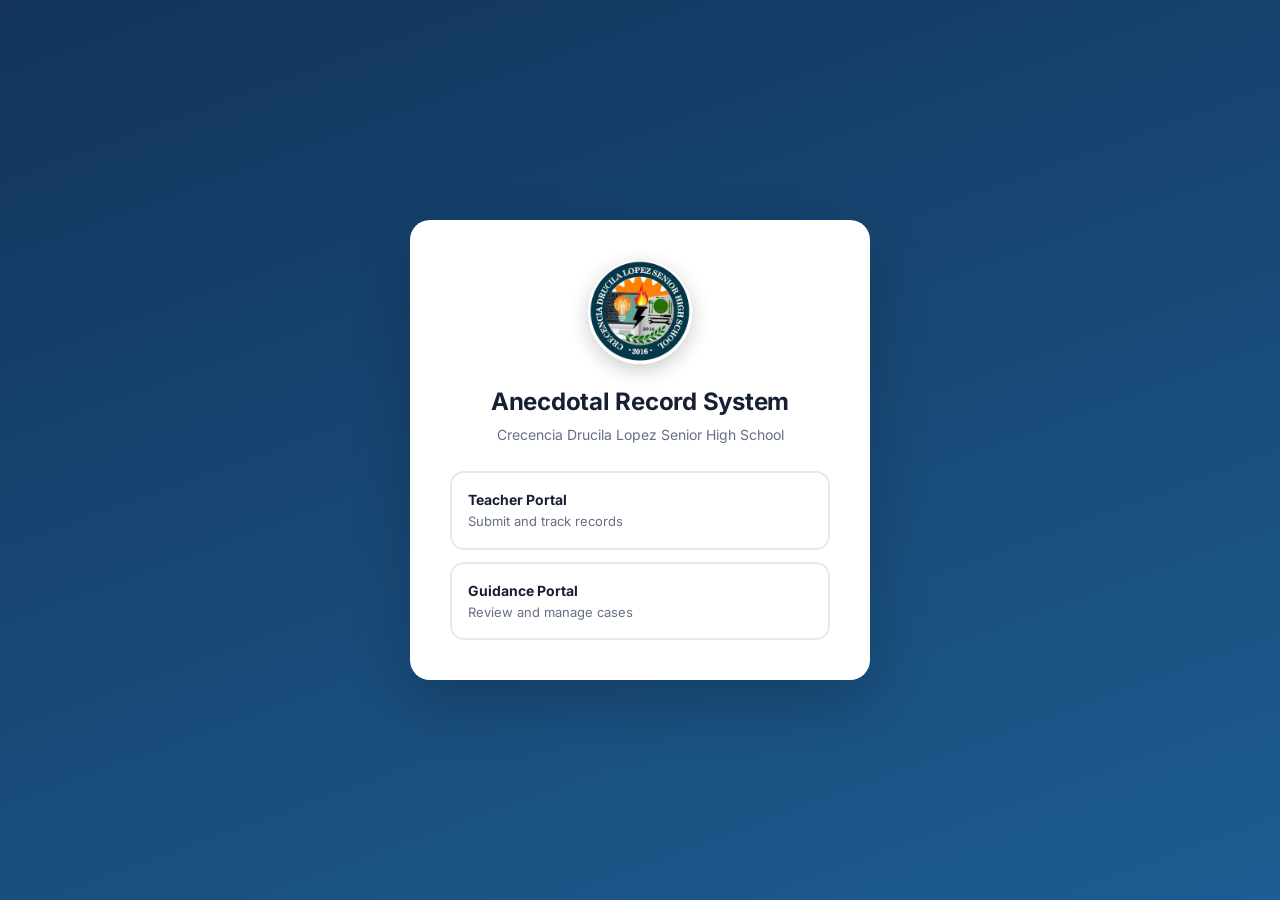
==== index.html @ 657589c4 "Add files via upload" ====
<!doctype html>
<html lang="en">
  <head>
    <meta charset="UTF-8" />
    <meta name="viewport" content="width=device-width,initial-scale=1" />
    <title>CDL-SHS Anecdotal System</title>
    <link rel="icon" href="logo.png" /><link rel="stylesheet" href="styles.css" />
  </head>
  <body class="chooser">
    <main class="chooser-card">
      <div class="school-mark"><img src="logo.png" alt="Crecencia Drucila Lopez Senior High School logo"></div>
      <h1>Anecdotal Record System</h1>
      <p>Crecencia Drucila Lopez Senior High School</p>
      <div class="portal-links">
        <a class="portal-link" href="teacher.html"
          ><strong>Teacher Portal</strong
          ><span>Submit and track records</span></a
        >
        <a class="portal-link guidance" href="guidance.html"
          ><strong>Guidance Portal</strong
          ><span>Review and manage cases</span></a
        >
      </div>
    </main>
  </body>
</html>
---- styles.css ----
@font-face {
  font-family: "Inter";
  src: url("fonts/inter-latin-wght-normal.woff2") format("woff2");
  font-weight: 100 900;
  font-display: swap;
}
:root {
  --navy: #12345b;
  --blue: #1d5d91;
  --gold: #f2b84b;
  --bg: #f3f6fb;
  --ink: #172033;
  --muted: #667085;
  --line: #e5e9f0;
  --green: #16805a;
  --red: #b42318;
  --accent: #1d5d91;
  --accent-dark: #12345b;
}
body[data-portal="guidance"] {
  --accent: #5b44c9;
  --accent-dark: #3b2a8a;
}
* {
  box-sizing: border-box;
}
body {
  margin: 0;
  font-family: "Inter", system-ui, "Segoe UI", Arial, sans-serif;
  font-size: 14px;
  line-height: 1.5;
  background: var(--bg);
  color: var(--ink);
  -webkit-font-smoothing: antialiased;
}
h1,
h2,
h3,
h4 {
  letter-spacing: -0.01em;
}
button,
input,
select,
textarea {
  font: inherit;
}
button {
  cursor: pointer;
}
a {
  color: var(--accent);
}
.hidden {
  display: none !important;
}
.visually-hidden {
  position: absolute;
  width: 1px;
  height: 1px;
  overflow: hidden;
  clip: rect(0 0 0 0);
  white-space: nowrap;
}
.hint {
  display: block;
  color: var(--muted);
  font-size: 12px;
  margin-top: 6px;
}

/* Buttons and forms */
.btn {
  border: 0;
  border-radius: 10px;
  padding: 10px 16px;
  font-weight: 600;
  display: inline-block;
  text-align: center;
  transition:
    transform 0.15s,
    background 0.15s;
}
.btn:hover {
  transform: translateY(-1px);
}
.btn-primary {
  background: var(--accent);
  color: #fff;
}
.btn-soft {
  background: #edf2f7;
  color: var(--navy);
}
.btn-danger {
  background: #ffebe9;
  color: var(--red);
}
.btn-sm {
  padding: 7px 11px;
  font-size: 12px;
}
.full {
  width: 100%;
}
.link-btn {
  border: 0;
  background: none;
  color: var(--accent);
  font-weight: 600;
  padding: 0;
}
.field {
  margin: 14px 0;
}
.field label {
  display: block;
  font-size: 12px;
  font-weight: 600;
  margin-bottom: 6px;
  color: #344054;
}
.field input,
.field select,
.field textarea {
  width: 100%;
  border: 1px solid #ccd3dd;
  border-radius: 10px;
  padding: 11px 12px;
  background: #fff;
  color: var(--ink);
}
.field input:focus,
.field select:focus,
.field textarea:focus,
.lookup-row input:focus {
  outline: 3px solid #84caff45;
  border-color: var(--accent);
}
.password-wrap {
  position: relative;
}
.password-wrap input {
  padding-right: 64px;
}
.show-pass {
  position: absolute;
  right: 8px;
  top: 6px;
  border: 0;
  background: none;
  color: var(--accent);
  font-size: 12px;
  font-weight: 600;
  padding: 6px;
}
.message {
  display: none;
  padding: 10px 12px;
  border-radius: 9px;
  font-size: 13px;
  margin: 12px 0;
}
.message.error {
  display: block;
  background: #ffebe9;
  color: var(--red);
}
.message.success {
  display: block;
  background: #e3f8ed;
  color: var(--green);
}
.form-actions {
  display: flex;
  gap: 8px;
  margin-top: 14px;
  flex-wrap: wrap;
  align-items: center;
}

/* Portal chooser */
.chooser {
  min-height: 100vh;
  display: grid;
  place-items: center;
  padding: 24px;
  background: linear-gradient(160deg, #12345b, #1d5d91);
}
.chooser-card {
  background: #fff;
  border-radius: 20px;
  padding: 40px;
  max-width: 460px;
  width: 100%;
  text-align: center;
  box-shadow: 0 24px 60px #0003;
}
.chooser-card h1 {
  font-size: 24px;
  margin: 20px 0 4px;
}
.chooser-card p {
  margin: 0 0 26px;
  color: var(--muted);
}
.portal-links {
  display: grid;
  gap: 12px;
}
.portal-link {
  display: block;
  padding: 16px;
  border: 2px solid var(--line);
  border-radius: 14px;
  text-decoration: none;
  color: var(--ink);
  text-align: left;
  transition: 0.2s;
}
.portal-link:hover {
  border-color: #1d5d91;
  transform: translateY(-2px);
}
.portal-link.guidance:hover {
  border-color: #5b44c9;
}
.portal-link strong {
  display: block;
}
.portal-link span {
  color: var(--muted);
  font-size: 13px;
}

/* Login */
.auth {
  min-height: 100vh;
  display: grid;
  grid-template-columns: 5fr 7fr;
  background: #fff;
}
.auth-side {
  background: linear-gradient(160deg, var(--accent-dark), var(--accent));
  color: #fff;
  padding: 48px 8%;
  display: flex;
  flex-direction: column;
  justify-content: center;
  gap: 14px;
}
.auth-side h1 {
  font-size: 30px;
  line-height: 1.2;
  margin: 6px 0 0;
  max-width: 420px;
}
.auth-badge {
  align-self: flex-start;
  padding: 5px 12px;
  border: 1px solid #ffffff66;
  border-radius: 99px;
  font-size: 11px;
  font-weight: 600;
  letter-spacing: 0.08em;
  text-transform: uppercase;
}
.school-mark {
  width: 104px;
  height: 104px;
  border-radius: 50%;
  overflow: hidden;
  background: #fff;
  margin: 0 auto;
  box-shadow: 0 6px 20px #0003;
}
.auth-side .school-mark {
  margin: 0;
}
.auth-main {
  display: flex;
  align-items: center;
  justify-content: center;
  padding: 32px;
}
.auth-card {
  width: 100%;
  max-width: 400px;
}
.auth-card h2 {
  font-size: 26px;
  margin: 18px 0 20px;
}
.back-link {
  font-size: 13px;
  text-decoration: none;
  color: var(--muted);
}
.back-link:hover {
  color: var(--accent);
}
.auth-switch {
  margin-top: 20px;
  color: var(--muted);
  font-size: 13px;
}

/* App shell */
.app {
  min-height: 100vh;
  display: grid;
  grid-template-columns: 240px 1fr;
}
.sidebar {
  position: fixed;
  inset: 0 auto 0 0;
  width: 240px;
  background: var(--accent-dark);
  color: #fff;
  padding: 22px 14px;
  z-index: 20;
}
.side-brand {
  display: flex;
  gap: 12px;
  align-items: center;
  padding: 0 8px 20px;
  border-bottom: 1px solid #ffffff22;
}
.mini-mark {
  min-width: 46px;
  height: 46px;
  border-radius: 50%;
  overflow: hidden;
  background: #fff;
}
.school-mark img,
.mini-mark img {
  display: block;
  width: 100%;
  height: 100%;
  object-fit: cover;
}
.side-brand strong,
.side-brand small {
  display: block;
}
.side-brand small {
  font-size: 10px;
  letter-spacing: 0.06em;
  color: #ffffffb3;
}
.side-nav {
  margin-top: 16px;
  display: flex;
  flex-direction: column;
  gap: 3px;
}
.nav-btn {
  display: flex;
  align-items: center;
  gap: 12px;
  width: 100%;
  border: 0;
  background: none;
  color: #ffffffcc;
  text-align: left;
  padding: 11px 12px;
  border-radius: 9px;
  font-weight: 500;
}
.nav-btn svg {
  width: 18px;
  height: 18px;
  flex: none;
  fill: none;
  stroke: currentColor;
  stroke-width: 2;
  stroke-linecap: round;
  stroke-linejoin: round;
}
.nav-btn:hover,
.nav-btn.active {
  background: #ffffff1f;
  color: #fff;
}
.main {
  grid-column: 2;
  padding: 0 30px 45px;
  min-width: 0;
}
.topbar {
  min-height: 76px;
  display: flex;
  align-items: center;
  justify-content: space-between;
  gap: 12px;
  border-bottom: 1px solid var(--line);
  margin-bottom: 24px;
}
.welcome h2 {
  margin: 0;
  font-size: 20px;
}
.welcome p {
  margin: 2px 0 0;
  color: var(--muted);
  font-size: 12px;
}
.top-actions {
  display: flex;
  align-items: center;
  gap: 10px;
}
.user-chip {
  display: flex;
  align-items: center;
  gap: 10px;
  background: #fff;
  padding: 7px 12px;
  border: 1px solid var(--line);
  border-radius: 12px;
}
.user-chip strong,
.user-chip small {
  display: block;
  line-height: 1.3;
}
.user-chip small {
  color: var(--muted);
  font-size: 11px;
}
.avatar {
  width: 36px;
  height: 36px;
  flex: none;
  border-radius: 50%;
  display: grid;
  place-items: center;
  background: var(--accent) center/cover no-repeat;
  color: #fff;
  font-weight: 700;
  font-size: 13px;
}
.avatar-lg {
  width: 84px;
  height: 84px;
  font-size: 26px;
}
.view-title {
  display: flex;
  justify-content: space-between;
  gap: 16px;
  align-items: center;
  margin-bottom: 18px;
}
.view-title h3 {
  margin: 0;
  color: var(--accent-dark);
  font-size: 24px;
}
.app-view:not(.hidden) {
  animation: viewIn 0.35s ease;
}
@keyframes viewIn {
  from {
    opacity: 0;
    transform: translateY(10px);
  }
  to {
    opacity: 1;
    transform: none;
  }
}

/* Content */
.banner {
  background: linear-gradient(120deg, var(--accent-dark), var(--accent));
  color: #fff;
  border-radius: 16px;
  padding: 22px 24px;
  margin-bottom: 20px;
}
.banner h3 {
  margin: 0;
  font-size: 20px;
}
.stats {
  display: grid;
  grid-template-columns: repeat(4, 1fr);
  gap: 14px;
  margin-bottom: 20px;
}
.stat {
  background: #fff;
  border: 1px solid var(--line);
  border-radius: 14px;
  padding: 18px;
}
.stat span {
  color: var(--muted);
  font-size: 12px;
}
.stat strong {
  display: block;
  font-size: 28px;
  color: var(--accent-dark);
  margin-top: 6px;
}
.card {
  background: #fff;
  border: 1px solid var(--line);
  border-radius: 15px;
  padding: 20px;
  margin-bottom: 18px;
}
.card h4 {
  color: var(--accent-dark);
  margin: 0 0 14px;
  font-size: 16px;
}
.grid-2 {
  display: grid;
  grid-template-columns: 1fr 1fr;
  gap: 14px;
}
.grid-3 {
  display: grid;
  grid-template-columns: repeat(3, 1fr);
  gap: 14px;
}
.toolbar {
  display: flex;
  gap: 10px;
  flex-wrap: wrap;
  margin-bottom: 12px;
}
.toolbar .field {
  margin: 0;
  min-width: 160px;
  flex: 1;
}
.privacy {
  background: #eef6fc;
  border-left: 4px solid var(--accent);
  padding: 10px 12px;
  border-radius: 8px;
  color: #38556e;
  font-size: 12px;
  margin-bottom: 14px;
}
.lookup-row {
  display: flex;
  gap: 9px;
}
.lookup-row input {
  flex: 1;
  border: 1px solid #c8d2df;
  border-radius: 10px;
  padding: 11px 12px;
}
.lookup-result {
  display: none;
  margin-top: 14px;
  border-radius: 12px;
  padding: 14px;
}
.lookup-result.found {
  display: block;
  background: #e8f8f0;
  border: 1px solid #a9e5ca;
  color: #125f43;
}
.lookup-result.none {
  display: block;
  background: #fff5e5;
  border: 1px solid #f3d397;
  color: #795414;
}
.record-chips {
  display: flex;
  gap: 7px;
  flex-wrap: wrap;
  margin-top: 9px;
}
.record-chip {
  background: #fff;
  border: 1px solid currentColor;
  border-radius: 99px;
  padding: 4px 9px;
  font-size: 11px;
}
.table-wrap {
  overflow: auto;
}
table {
  border-collapse: collapse;
  width: 100%;
  font-size: 12px;
}
th {
  background: #f7f9fc;
  color: #475467;
  text-transform: uppercase;
  font-size: 10px;
  letter-spacing: 0.04em;
}
th,
td {
  padding: 11px;
  border-bottom: 1px solid var(--line);
  text-align: left;
  vertical-align: top;
}
td {
  white-space: pre-wrap;
  overflow-wrap: break-word;
  min-width: 90px;
}
td[data-label="Date"],
td[data-label="Status"],
td[data-label="Controls"] {
  white-space: nowrap;
  min-width: 0;
}
td[data-label="Observation"] {
  min-width: 180px;
}
.actions .btn {
  white-space: nowrap;
  word-break: normal;
}
.dash-grid {
  display: grid;
  grid-template-columns: minmax(0, 2fr) minmax(0, 1fr);
  gap: 14px;
  align-items: start;
}
@media (max-width: 1100px) {
  .dash-grid {
    grid-template-columns: minmax(0, 1fr);
  }
}
.badge {
  display: inline-block;
  border-radius: 99px;
  padding: 4px 9px;
  font-weight: 600;
  white-space: nowrap;
}
.pending {
  background: #fff2cd;
  color: #865d00;
}
.reviewed {
  background: #ddf7e9;
  color: #16704f;
}
.active-b {
  background: #ddf7e9;
  color: #16704f;
}
.inactive-b {
  background: #ffebe9;
  color: var(--red);
}
.actions {
  display: flex;
  gap: 5px;
}
.empty {
  text-align: center;
  padding: 32px;
  color: var(--muted);
}
.summary-row {
  display: flex;
  justify-content: space-between;
  padding: 11px 0;
  border-bottom: 1px solid var(--line);
}
.profile-row {
  display: flex;
  gap: 18px;
  align-items: center;
  margin-bottom: 8px;
}
.info-list {
  margin: 0;
}
.info-list div {
  display: flex;
  justify-content: space-between;
  gap: 16px;
  padding: 10px 0;
  border-bottom: 1px solid var(--line);
}
.info-list dt {
  color: var(--muted);
}
.info-list dd {
  margin: 0;
  font-weight: 600;
  text-align: right;
  word-break: break-word;
}
.idle-warn {
  position: fixed;
  left: 50%;
  bottom: 24px;
  transform: translateX(-50%);
  z-index: 50;
  background: #172033;
  color: #fff;
  padding: 14px 18px;
  border-radius: 12px;
  display: flex;
  gap: 16px;
  align-items: center;
  box-shadow: 0 12px 30px #0005;
  max-width: calc(100% - 24px);
}

/* Tablet and mobile */
@media (max-width: 900px) {
  .stats {
    grid-template-columns: 1fr 1fr;
  }
  .grid-3 {
    grid-template-columns: 1fr 1fr;
  }
}
@media (max-width: 800px) {
  .auth {
    grid-template-columns: 1fr;
  }
  .auth-side {
    padding: 28px 24px;
    gap: 10px;
  }
  .auth-side h1 {
    font-size: 22px;
  }
  .auth-main {
    padding: 24px 20px;
    align-items: flex-start;
  }
  .app {
    display: block;
  }
  .sidebar {
    inset: auto 0 0 0;
    width: 100%;
    height: 64px;
    padding: 0 4px;
    box-shadow: 0 -4px 16px #0003;
  }
  .side-brand {
    display: none;
  }
  .side-nav {
    margin: 0;
    height: 100%;
    flex-direction: row;
    gap: 0;
  }
  .nav-btn {
    flex: 1;
    flex-direction: column;
    justify-content: center;
    gap: 3px;
    padding: 6px 2px;
    font-size: 10px;
    text-align: center;
  }
  .main {
    padding: 0 14px 90px;
  }
  .topbar {
    min-height: 64px;
  }
  .welcome p,
  .user-chip > div:last-child {
    display: none;
  }
  .user-chip {
    padding: 4px;
  }
  .idle-warn {
    bottom: 76px;
  }
}
@media (max-width: 600px) {
  .grid-2,
  .grid-3,
  .stats {
    grid-template-columns: 1fr;
  }
  .view-title {
    flex-direction: column;
    align-items: flex-start;
  }
  .lookup-row {
    flex-direction: column;
  }
  .profile-row {
    flex-direction: column;
    align-items: flex-start;
  }
  .table-wrap thead {
    display: none;
  }
  .table-wrap table,
  .table-wrap tbody,
  .table-wrap tr,
  .table-wrap td {
    display: block;
    width: 100%;
  }
  .table-wrap tr {
    border: 1px solid var(--line);
    border-radius: 12px;
    margin-bottom: 10px;
    padding: 6px 12px;
  }
  .table-wrap td {
    display: flex;
    justify-content: space-between;
    gap: 14px;
    border: 0;
    padding: 7px 0;
    text-align: right;
  }
  .table-wrap td:before {
    content: attr(data-label);
    color: var(--muted);
    font-weight: 600;
    text-align: left;
    flex: none;
  }
}
@media (prefers-reduced-motion: reduce) {
  * {
    animation: none !important;
    transition: none !important;
  }
}
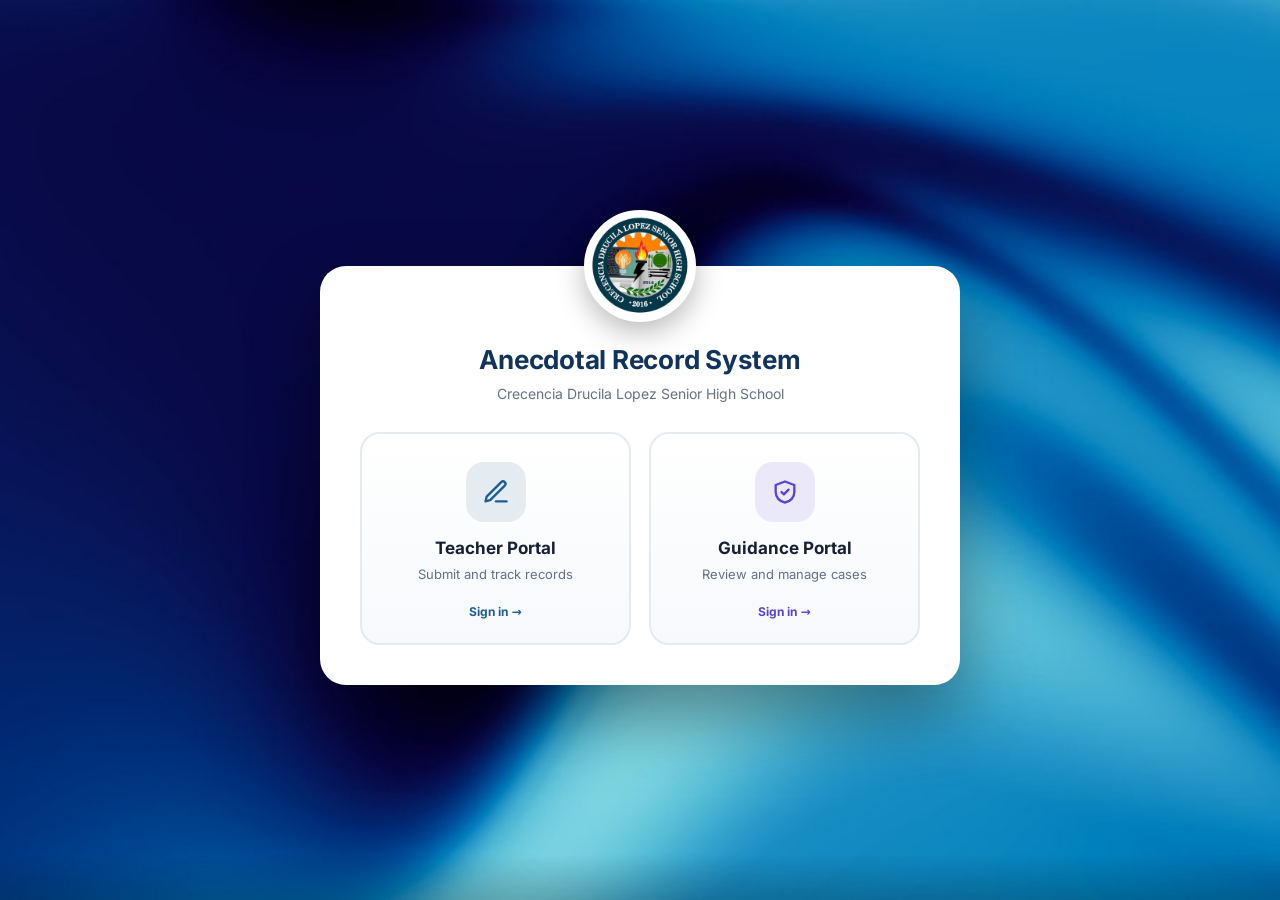
==== commit d9cd1240: "Add files via upload" ====
--- a/index.html
+++ b/index.html
@@ -12,14 +12,22 @@
       <h1>Anecdotal Record System</h1>
       <p>Crecencia Drucila Lopez Senior High School</p>
       <div class="portal-links">
-        <a class="portal-link" href="teacher.html"
-          ><strong>Teacher Portal</strong
-          ><span>Submit and track records</span></a
-        >
-        <a class="portal-link guidance" href="guidance.html"
-          ><strong>Guidance Portal</strong
-          ><span>Review and manage cases</span></a
-        >
+        <a class="portal-link" href="teacher.html">
+          <span class="pl-icon">
+            <svg viewBox="0 0 24 24" aria-hidden="true"><path d="M12 20h9" /><path d="M16.5 3.5a2.1 2.1 0 0 1 3 3L7 19l-4 1 1-4z" /></svg>
+          </span>
+          <strong>Teacher Portal</strong>
+          <span class="pl-sub">Submit and track records</span>
+          <span class="pl-go">Sign in &rarr;</span>
+        </a>
+        <a class="portal-link guidance" href="guidance.html">
+          <span class="pl-icon">
+            <svg viewBox="0 0 24 24" aria-hidden="true"><path d="M12 3l8 3v6c0 4.5-3.2 8.2-8 9-4.8-.8-8-4.5-8-9V6z" /><path d="M9 12l2 2 4-4" /></svg>
+          </span>
+          <strong>Guidance Portal</strong>
+          <span class="pl-sub">Review and manage cases</span>
+          <span class="pl-go">Sign in &rarr;</span>
+        </a>
       </div>
     </main>
   </body>
--- a/styles.css
+++ b/styles.css
@@ -184,53 +184,126 @@
   min-height: 100vh;
   display: grid;
   place-items: center;
-  padding: 24px;
-  background: linear-gradient(160deg, #12345b, #1d5d91);
+  padding: 90px 24px 40px;
+  background:
+    radial-gradient(circle at 15% 20%, #3b82c455, transparent 45%),
+    radial-gradient(circle at 85% 80%, #5b44c955, transparent 45%),
+    linear-gradient(160deg, #0f2c4d, #1d5d91);
+  overflow: hidden;
 }
 .chooser-card {
+  position: relative;
   background: #fff;
-  border-radius: 20px;
-  padding: 40px;
-  max-width: 460px;
+  border-radius: 26px;
+  padding: 74px 40px 40px;
+  max-width: 640px;
   width: 100%;
   text-align: center;
-  box-shadow: 0 24px 60px #0003;
+  box-shadow: 0 30px 70px #0006;
 }
 .chooser-card h1 {
-  font-size: 24px;
-  margin: 20px 0 4px;
-}
-.chooser-card p {
-  margin: 0 0 26px;
+  font-size: 26px;
+  margin: 0 0 4px;
+  color: var(--navy);
+}
+.chooser-card > p {
+  margin: 0 0 28px;
   color: var(--muted);
 }
 .portal-links {
   display: grid;
-  gap: 12px;
+  grid-template-columns: 1fr 1fr;
+  gap: 18px;
 }
 .portal-link {
-  display: block;
-  padding: 16px;
+  --pc: #1d5d91;
+  --pc2: #12345b;
+  display: flex;
+  flex-direction: column;
+  align-items: center;
+  gap: 4px;
+  padding: 28px 18px 22px;
   border: 2px solid var(--line);
-  border-radius: 14px;
+  border-radius: 20px;
   text-decoration: none;
   color: var(--ink);
-  text-align: left;
+  background: linear-gradient(180deg, #fff, #f7f9fc);
+  transition:
+    transform 0.2s,
+    box-shadow 0.2s,
+    border-color 0.2s,
+    background 0.2s,
+    color 0.2s;
+}
+.portal-link.guidance {
+  --pc: #5b44c9;
+  --pc2: #3b2a8a;
+}
+.portal-link:hover,
+.portal-link:focus-visible {
+  transform: translateY(-5px);
+  border-color: transparent;
+  background: linear-gradient(160deg, var(--pc2), var(--pc));
+  color: #fff;
+  box-shadow: 0 18px 36px color-mix(in srgb, var(--pc) 45%, transparent);
+  outline: none;
+}
+.pl-icon {
+  width: 60px;
+  height: 60px;
+  border-radius: 18px;
+  display: grid;
+  place-items: center;
+  margin-bottom: 10px;
+  background: color-mix(in srgb, var(--pc) 12%, #fff);
+  color: var(--pc);
   transition: 0.2s;
 }
-.portal-link:hover {
-  border-color: #1d5d91;
-  transform: translateY(-2px);
-}
-.portal-link.guidance:hover {
-  border-color: #5b44c9;
+.pl-icon svg {
+  width: 28px;
+  height: 28px;
+  fill: none;
+  stroke: currentColor;
+  stroke-width: 2;
+  stroke-linecap: round;
+  stroke-linejoin: round;
+}
+.portal-link:hover .pl-icon,
+.portal-link:focus-visible .pl-icon {
+  background: #ffffff2b;
+  color: #fff;
 }
 .portal-link strong {
-  display: block;
-}
-.portal-link span {
+  font-size: 17px;
+}
+.pl-sub {
   color: var(--muted);
   font-size: 13px;
+  transition: color 0.2s;
+}
+.pl-go {
+  margin-top: 14px;
+  font-size: 12px;
+  font-weight: 700;
+  color: var(--pc);
+  transition: color 0.2s;
+}
+.portal-link:hover .pl-sub,
+.portal-link:hover .pl-go,
+.portal-link:focus-visible .pl-sub,
+.portal-link:focus-visible .pl-go {
+  color: #ffffffdd;
+}
+.chooser-card .school-mark,
+.auth-center .school-mark {
+  position: absolute;
+  top: -56px;
+  left: 50%;
+  transform: translateX(-50%);
+  width: 112px;
+  height: 112px;
+  border: 6px solid #fff;
+  box-shadow: 0 10px 28px #0004;
 }
 
 /* Login */
@@ -845,3 +918,129 @@
     transition: none !important;
   }
 }
+
+/* form sections + See more */
+.form-section {
+  margin: 18px 0 10px;
+  font-size: 0.95rem;
+  color: var(--primary, #3b2a8a);
+  border-bottom: 1px solid rgba(0, 0, 0, 0.08);
+  padding-bottom: 6px;
+}
+.form-section:first-child {
+  margin-top: 0;
+}
+.field .hint {
+  display: block;
+  margin: 0 0 6px;
+}
+.see-more {
+  background: none;
+  border: 0;
+  padding: 0;
+  color: #3b2a8a;
+  font-weight: 600;
+  font-size: inherit;
+  cursor: pointer;
+  text-decoration: underline;
+}
+.more-full {
+  white-space: pre-wrap;
+}
+
+/* Centered sign-in */
+.auth.auth-center {
+  display: grid;
+  grid-template-columns: minmax(0, 1fr);
+  place-items: center;
+  padding: 96px 20px 40px;
+  background:
+    radial-gradient(circle at 12% 18%, color-mix(in srgb, var(--accent) 55%, transparent), transparent 45%),
+    radial-gradient(circle at 88% 85%, color-mix(in srgb, var(--accent-dark) 70%, transparent), transparent 50%),
+    linear-gradient(160deg, var(--accent-dark), var(--accent));
+  overflow: hidden;
+}
+.auth-center .auth-card {
+  position: relative;
+  max-width: 440px;
+  background: #fff;
+  border-radius: 26px;
+  width: 100%;
+  margin: 0 auto;
+  padding: 74px 40px 30px;
+  box-shadow: 0 30px 70px #0006;
+  text-align: center;
+}
+.auth-center .back-link {
+  position: absolute;
+  top: 20px;
+  left: 24px;
+}
+.auth-center .auth-school {
+  font-size: 19px;
+  line-height: 1.25;
+  margin: 0 0 12px;
+  color: var(--accent-dark);
+}
+.auth-center .auth-badge {
+  display: inline-block;
+  border-color: color-mix(in srgb, var(--accent) 35%, transparent);
+  background: color-mix(in srgb, var(--accent) 10%, #fff);
+  color: var(--accent-dark);
+}
+.auth-center .auth-card h2 {
+  margin: 20px 0 6px;
+  font-size: 24px;
+}
+.auth-center form {
+  text-align: left;
+}
+.auth-center .auth-switch {
+  text-align: center;
+}
+.auth-center .btn-primary {
+  background: linear-gradient(160deg, var(--accent-dark), var(--accent));
+  padding: 12px 16px;
+}
+@media (max-width: 600px) {
+  .portal-links {
+    grid-template-columns: 1fr;
+  }
+  .chooser-card,
+  .auth-center .auth-card {
+    padding-left: 22px;
+    padding-right: 22px;
+  }
+}
+
+/* Background image */
+.chooser,
+.auth.auth-center {
+  position: relative;
+  isolation: isolate;
+  background: #0a2a5e;
+}
+.chooser::before,
+.auth.auth-center::before {
+  content: "";
+  position: absolute;
+  inset: 0;
+  z-index: -2;
+  pointer-events: none;
+  background: url("bg.jpg") center / cover no-repeat;
+  filter: none;
+  animation: none;
+  opacity: 1;
+}
+/* Guidance portal: same picture shifted to purple */
+body[data-portal="guidance"] .auth.auth-center::before {
+  filter: hue-rotate(55deg) saturate(1.1);
+}
+.chooser::after,
+.auth.auth-center::after {
+  display: none;
+}
+.chooser-card,
+.auth-center .auth-card {
+  z-index: 1;
+}
